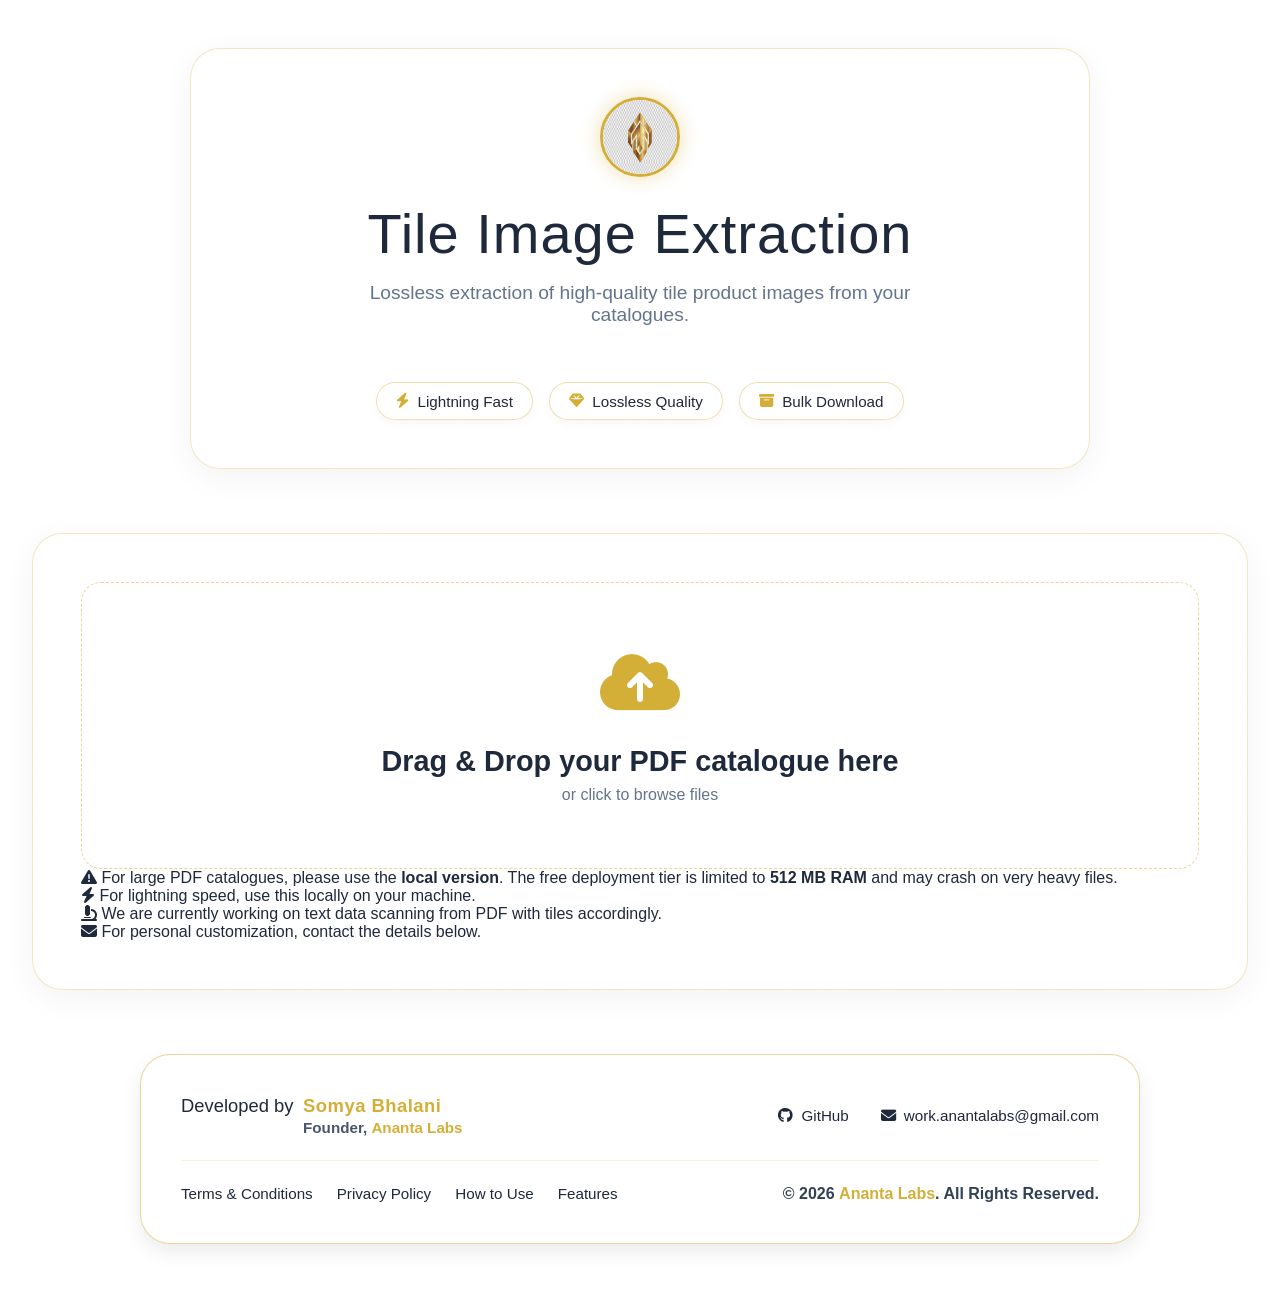
==== static/index.html @ 0751c24d "Branding: Integrated official Ananta Labs logo into header and favicon" ====
<!DOCTYPE html>
<html lang="en">
<head>
    <meta charset="UTF-8">
    <meta name="viewport" content="width=device-width, initial-scale=1.0">
    <title>Professional Tile Image Extractor | Lossless PDF Extraction by Ananta Labs</title>
    <link rel="icon" type="image/png" href="logo.png">
    <meta name="description" content="Extract high-resolution, lossless tile images from PDF catalogues instantly. Powered by AI for smart product matching. The ultimate tool for tile manufacturers and retailers by Ananta Labs.">
    <meta name="keywords" content="Tile Image Extraction, PDF Tile Extractor, Ceramic Tile Catalogue Tool, Lossless Image Extraction, AI Tile Product Recognition, Ananta Labs, Tile Spec Extraction, Batch PDF Image Exporter, Professional Tile Catalog Scanner">
    <meta name="author" content="Somya Bhalani, Ananta Labs">
    
    <!-- Open Graph / Facebook -->
    <meta property="og:type" content="website">
    <meta property="og:url" content="https://github.com/somyabhalani/tile-extractor">
    <meta property="og:title" content="Professional Tile Image Extractor | Ananta Labs">
    <meta property="og:description" content="Lossless extraction of high-quality tile product images from your catalogues. AI-powered matching and batch processing.">
    <meta property="og:image" content="https://raw.githubusercontent.com/somyabhalani/tile-extractor/main/static/preview.jpg">

    <!-- Twitter -->
    <meta property="twitter:card" content="summary_large_image">
    <meta property="twitter:url" content="https://github.com/somyabhalani/tile-extractor">
    <meta property="twitter:title" content="Professional Tile Image Extractor | Ananta Labs">
    <meta property="twitter:description" content="Extract high-resolution, lossless tile images from PDF catalogues instantly.">
    <meta property="twitter:image" content="https://raw.githubusercontent.com/somyabhalani/tile-extractor/main/static/preview.jpg">

    <link rel="stylesheet" href="style.css?v=3">
    <link rel="stylesheet" href="https://cdnjs.cloudflare.com/ajax/libs/font-awesome/6.4.0/css/all.min.css">
    <style>
        .header-logo { width: 80px; height: 80px; margin-bottom: 1.5rem; border-radius: 50%; border: 3px solid var(--primary); box-shadow: 0 0 20px rgba(212, 175, 55, 0.4); transition: transform 0.5s cubic-bezier(0.175, 0.885, 0.32, 1.275); }
        .header-logo:hover { transform: scale(1.1) rotate(5deg); }
        .header-glass { display: flex; flex-direction: column; align-items: center; text-align: center; }
        .site-footer {
            text-align: center;
            padding: 2.5rem;
            margin: 4rem auto 0;
            max-width: 1000px;
            width: 95%;
            background: rgba(255, 255, 255, 0.85);
            backdrop-filter: blur(20px);
            border: 1px solid rgba(212, 175, 55, 0.5);
            border-radius: 30px;
            display: flex;
            flex-direction: column;
            gap: 1.5rem;
        }
        .footer-top {
            display: flex;
            justify-content: space-between;
            align-items: center;
            border-bottom: 1px solid rgba(212, 175, 55, 0.2);
            padding-bottom: 1.5rem;
            flex-wrap: wrap;
            gap: 1rem;
        }
        .footer-credit-wrap { display: flex; align-items: flex-start; gap: 0.6rem; text-align: left; }
        .credit-prefix { font-size: 1.15rem; color: #1e293b; font-weight: 500; margin-top: 0; }
        .footer-name-stack { display: flex; flex-direction: column; gap: 0.1rem; }
        .footer-main { font-size: 1.15rem; color: #1e293b; font-weight: 500; margin: 0; }
        .footer-main strong { color: var(--primary); font-weight: 800; }
        .footer-sub { font-size: 0.95rem; color: #475569; font-weight: 600; margin: 0; }
        .footer-links { display: flex; gap: 2rem; }
        .footer-links a { color: var(--text-color); text-decoration: none; font-weight: 500; display: inline-flex; align-items: center; gap: 0.5rem; }
        .footer-links a:hover { color: var(--primary); }
        .footer-bottom { display: flex; justify-content: space-between; align-items: center; flex-wrap: wrap; gap: 1.5rem; }
        .legal-links { display: flex; gap: 1.5rem; flex-wrap: wrap; }
        .legal-links a { color: #1e293b; text-decoration: none; font-size: 0.95rem; font-weight: 500; }
        .legal-links a:hover { color: var(--primary); }
        .footer-rights { font-size: 1rem; color: #334155; font-weight: 600; margin: 0; }
        .badge-link { color: #059669 !important; font-weight: 600; }
        .brand-gold { color: var(--primary); font-weight: 700; }
        @media (max-width: 768px) {
            .footer-credit-wrap { justify-content: center; text-align: center; flex-direction: column; align-items: center; }
            .footer-top, .footer-bottom { flex-direction: column; text-align: center; }
            .footer-links, .legal-links { justify-content: center; }
        }
    </style>
</head>
<body>
    <div class="marble-background"></div>

    <div class="container">
        <header class="glass-panel header-glass">
            <img src="logo.png" alt="Ananta Labs Logo" class="header-logo">
            <h1>Tile Image Extraction</h1>
            <p class="subtitle">Lossless extraction of high-quality tile product images from your catalogues.</p>
            <div class="benefits-row">
                <span class="benefit-badge"><i class="fa-solid fa-bolt"></i> Lightning Fast</span>
                <span class="benefit-badge"><i class="fa-solid fa-gem"></i> Lossless Quality</span>
                <span class="benefit-badge"><i class="fa-solid fa-box-archive"></i> Bulk Download</span>
            </div>
        </header>

        <main>
            <section id="upload-section" class="glass-panel">
                <div id="drop-zone" class="drop-zone">
                    <div class="icon-container">
                        <i class="fa-solid fa-cloud-arrow-up"></i>
                    </div>
                    <h2>Drag & Drop your PDF catalogue here</h2>
                    <p>or click to browse files</p>
                    <input type="file" id="file-input" accept="application/pdf" hidden>
                </div>
                <div class="upload-notes">
                    <p class="note-highlight"><i class="fa-solid fa-triangle-exclamation"></i> For large PDF catalogues, please use the <b>local version</b>. The free deployment tier is limited to <b>512 MB RAM</b> and may crash on very heavy files.</p>
                    <p><i class="fa-solid fa-bolt"></i> For lightning speed, use this locally on your machine.</p>
                    <p><i class="fa-solid fa-microscope"></i> We are currently working on text data scanning from PDF with tiles accordingly.</p>
                    <p><i class="fa-solid fa-envelope"></i> For personal customization, contact the details below.</p>
                </div>
            </section>

            <section id="loading-section" class="glass-panel hidden">
                <div class="progress-container">
                    <div class="progress-bar">
                        <div class="progress-fill" id="progress-fill"></div>
                    </div>
                    <div class="progress-text" id="progress-text">0%</div>
                </div>
                <h2 id="loading-status">Extracting Tiles...</h2>
                <p>Please wait while we process your high-resolution catalogue.</p>
            </section>

            <section id="results-section" class="hidden">
                <div class="results-header">
                    <h2>Extracted Tiles</h2>
                    <div class="stats" id="results-stats">
                        <span class="stat-badge"><i class="fa-solid fa-image"></i> <span id="stat-count">0</span> tiles</span>

                        <a id="download-all-btn" href="#" class="btn-secondary" style="display: none;">
                            <i class="fa-solid fa-file-zipper"></i> Download All
                        </a>
                    </div>
                </div>
                
                <div class="gallery-container" id="gallery">
                    <!-- Page groups will be injected here -->
                </div>
            </section>
        </main>

        <footer class="site-footer">
            <div class="footer-top">
                <div class="footer-credit-wrap">
                    <span class="credit-prefix">Developed by</span>
                    <div class="footer-name-stack">
                        <p class="footer-main"><strong>Somya Bhalani</strong></p>
                        <p class="footer-sub">Founder, <span class="brand-gold">Ananta Labs</span></p>
                    </div>
                </div>
                <div class="footer-links">
                    <a href="https://github.com/somyabhalani/tile-extractor" target="_blank"><i class="fa-brands fa-github"></i> GitHub</a>
                    <a href="https://mail.google.com/mail/?view=cm&fs=1&to=work.anantalabs@gmail.com" target="_blank"><i class="fa-solid fa-envelope"></i> work.anantalabs@gmail.com</a>
                </div>
            </div>
            <div class="footer-bottom">
                <div class="legal-links">
                    <a href="terms.html">Terms & Conditions</a>
                    <a href="privacy.html">Privacy Policy</a>
                    <a href="guide.html">How to Use</a>
                    <a href="guide.html#features">Features</a>
                </div>
                <p class="footer-rights">&copy; 2026 <span class="brand-gold">Ananta Labs</span>. All Rights Reserved.</p>
            </div>
        </footer>
    </div>

    <!-- Lightbox Modal -->
    <div id="lightbox" class="lightbox">
        <span class="close-btn">&times;</span>
        <div class="lightbox-content">
            <img id="lightbox-img" src="" alt="Expanded View">
            <div class="lightbox-info glass-panel">
                <h3 id="lb-filename">filename.png</h3>
                <div class="info-grid">
                    <div class="info-item">
                        <span class="label">Dimensions</span>
                        <span class="value" id="lb-dims">1000x1000</span>
                    </div>
                    <div class="info-item">
                        <span class="label">Size</span>
                        <span class="value" id="lb-size">500 KB</span>
                    </div>
                    <div class="info-item">
                        <span class="label">Format</span>
                        <span class="value" id="lb-format">PNG</span>
                    </div>
                    <div class="info-item">
                        <span class="label">Page</span>
                        <span class="value" id="lb-page">1</span>
                    </div>
                    <div class="info-item">
                        <span class="label">File Path</span>
                        <span class="value" id="lb-filepath" style="word-break: break-all; font-size: 0.8rem; opacity: 0.8;"></span>
                    </div>
                </div>
                <a id="lb-download" href="#" download class="btn-primary">
                    <i class="fa-solid fa-download"></i> Download Full Size
                </a>
            </div>
        </div>
    </div>

    <!-- Page Text Modal -->
    <div id="text-modal" class="lightbox">
        <span class="close-btn" id="close-text-modal">&times;</span>
        <div class="text-modal-container glass-panel">
            <h2 id="text-modal-title">Page Text Info</h2>
            <div id="text-modal-scroll-area">
                <div id="text-modal-content"></div>
            </div>
        </div>
    </div>

    <script src="script.js?v=6"></script>
</body>
</html>
---- static/style.css ----
:root {
    --bg-color: transparent;
    --text-color: #1e293b;
    --text-muted: #64748b;
    --primary: #d4af37;
    --primary-hover: #b49126;
    --glass-bg: rgba(255, 255, 255, 0.6);
    --glass-border: rgba(212, 175, 55, 0.4);
    --card-bg: rgba(255, 255, 255, 0.8);
}

* {
    margin: 0;
    padding: 0;
    box-sizing: border-box;
}

body {
    font-family: -apple-system, BlinkMacSystemFont, "SF Pro Display", "Segoe UI", Roboto, Helvetica, Arial, sans-serif, "Apple Color Emoji", "Segoe UI Emoji", "Segoe UI Symbol";
    background-color: var(--bg-color);
    color: var(--text-color);
    min-height: 100vh;
    overflow-x: hidden;
    position: relative;
    -webkit-font-smoothing: antialiased;
}

.marble-background {
    position: fixed;
    top: -5%;
    left: -5%;
    width: 110vw;
    height: 110vh;
    z-index: -1;
    background-image: url('marble-bg.png');
    background-size: cover;
    background-position: center;
    animation: panMarble 40s ease-in-out infinite alternate;
    opacity: 0.9;
}

@keyframes panMarble {
    0% { transform: translate(0, 0) scale(1); }
    100% { transform: translate(-2%, -2%) scale(1.1); }
}

/* Layout */
.container {
    max-width: 1400px;
    margin: 0 auto;
    padding: 3rem 2rem;
}

.header-glass {
    text-align: center;
    margin-bottom: 4rem;
    padding: 2.5rem 3rem;
    max-width: 900px;
    margin-left: auto;
    margin-right: auto;
}

header h1 {
    font-size: 3.5rem;
    font-weight: 300;
    letter-spacing: 1px;
    margin-bottom: 1rem;
    color: var(--text-color);
}

header h1 span {
    color: var(--primary);
    -webkit-background-clip: initial;
    -webkit-text-fill-color: initial;
    background: none;
}

header p.subtitle {
    font-size: 1.2rem;
    color: var(--text-muted);
    max-width: 600px;
    margin: 0 auto 2rem auto;
}

.benefits-row {
    display: flex;
    flex-wrap: wrap;
    justify-content: center;
    gap: 1rem;
    margin-top: 1.5rem;
}

.benefit-badge {
    background: rgba(255, 255, 255, 0.5);
    border: 1px solid rgba(212, 175, 55, 0.4);
    padding: 0.6rem 1.2rem;
    border-radius: 50px;
    font-size: 0.95rem;
    font-weight: 500;
    color: var(--text-color);
    display: flex;
    align-items: center;
    gap: 0.5rem;
    box-shadow: 0 4px 10px rgba(0, 0, 0, 0.03);
    transition: all 0.3s ease;
}

.benefit-badge:hover {
    background: rgba(255, 255, 255, 0.9);
    border-color: rgba(212, 175, 55, 0.8);
    transform: translateY(-2px);
    box-shadow: 0 6px 15px rgba(212, 175, 55, 0.15);
}

.benefit-badge i {
    color: var(--primary);
}

/* Glassmorphism Panel (Liquid Glass) */
.glass-panel {
    background: linear-gradient(135deg, rgba(255, 255, 255, 0.8), rgba(255, 255, 255, 0.4));
    backdrop-filter: blur(30px);
    -webkit-backdrop-filter: blur(30px);
    border: 1px solid rgba(212, 175, 55, 0.3);
    box-shadow: 0 8px 32px 0 rgba(0, 0, 0, 0.05), inset 0 0 20px rgba(255, 255, 255, 0.8);
    border-radius: 30px;
    padding: 3rem;
    transition: all 0.3s ease;
}

/* Upload Section */
.drop-zone {
    border: 1px dashed rgba(212, 175, 55, 0.5);
    border-radius: 20px;
    padding: 4rem 2rem;
    text-align: center;
    cursor: pointer;
    transition: all 0.5s ease;
    position: relative;
    overflow: hidden;
    background: rgba(255, 255, 255, 0.3);
}

.drop-zone:hover, .drop-zone.dragover {
    border-color: rgba(212, 175, 55, 1);
    background: rgba(255, 255, 255, 0.6);
    transform: translateY(-2px);
    box-shadow: 0 10px 30px -10px rgba(212, 175, 55, 0.2);
}

.drop-zone .icon-container {
    font-size: 4rem;
    color: var(--primary);
    margin-bottom: 1.5rem;
    transition: transform 0.4s ease;
}

.drop-zone:hover .icon-container {
    transform: scale(1.1) translateY(-10px);
}

.drop-zone h2 {
    font-size: 1.8rem;
    margin-bottom: 0.5rem;
    font-weight: 600;
}

.drop-zone p {
    color: var(--text-muted);
}

/* Loading Section */
#loading-section {
    text-align: center;
    padding: 5rem 2rem;
}

.progress-container {
    max-width: 400px;
    margin: 0 auto 2rem auto;
}

.progress-bar {
    width: 100%;
    height: 12px;
    background: rgba(212, 175, 55, 0.1);
    border-radius: 20px;
    overflow: hidden;
    border: 1px solid rgba(212, 175, 55, 0.2);
    margin-bottom: 0.8rem;
}

.progress-fill {
    height: 100%;
    width: 0%;
    background: linear-gradient(90deg, var(--primary), #eab308);
    border-radius: 20px;
    transition: width 0.3s ease;
}

.progress-text {
    font-size: 1.2rem;
    font-weight: 600;
    color: var(--primary);
}

/* Results Section */
.results-header {
    display: flex;
    justify-content: space-between;
    align-items: center;
    margin-bottom: 2rem;
    padding-bottom: 1rem;
    border-bottom: 1px solid var(--glass-border);
}

.results-header h2 {
    font-size: 2rem;
    font-weight: 600;
}

.stat-badge {
    background: rgba(255, 255, 255, 0.8);
    backdrop-filter: blur(10px);
    -webkit-backdrop-filter: blur(10px);
    color: var(--text-color);
    padding: 0.5rem 1.2rem;
    border-radius: 20px;
    font-size: 0.95rem;
    font-weight: 600;
    border: 1px solid rgba(212, 175, 55, 0.4);
    box-shadow: 0 4px 10px rgba(0,0,0,0.05);
}

/* Page Groups */
.page-group {
    margin-bottom: 3.5rem;
}

.page-label {
    font-size: 0.75rem;
    font-weight: 700;
    letter-spacing: 2px;
    text-transform: uppercase;
    color: var(--text-muted);
    margin-bottom: 1rem;
    padding-left: 4px;
}

/* Page group header with scan button */
.page-header {
    display: flex;
    align-items: center;
    justify-content: space-between;
    margin-bottom: 1.2rem;
}

.page-actions {
    display: flex;
    gap: 0.5rem;
    align-items: center;
}

.page-number {
    font-size: 0.85rem;
    font-weight: 700;
    letter-spacing: 2px;
    text-transform: uppercase;
    color: var(--text-muted);
}

.btn-scan-text, .btn-text-info, .btn-download-page {
    display: inline-flex;
    align-items: center;
    gap: 0.5rem;
    padding: 0.45rem 1rem;
    font-size: 0.85rem;
    font-weight: 600;
    border-radius: 20px;
    cursor: pointer;
    transition: all 0.3s ease;
    text-decoration: none;
}

.btn-scan-text {
    background: rgba(212, 175, 55, 0.1);
    color: var(--primary);
    border: 1px solid rgba(212, 175, 55, 0.4);
}

.btn-text-info {
    background: rgba(255, 255, 255, 0.1);
    color: var(--text-color);
    border: 1px solid rgba(255, 255, 255, 0.3);
}

.btn-download-page {
    background: rgba(76, 175, 80, 0.1);
    color: #4caf50;
    border: 1px solid rgba(76, 175, 80, 0.4);
}

.btn-scan-text:hover:not(:disabled), .btn-text-info:hover, .btn-download-page:hover {
    transform: translateY(-1px);
}

.btn-scan-text:hover:not(:disabled) {
    background: rgba(212, 175, 55, 0.25);
    border-color: var(--primary);
}

.btn-text-info:hover {
    background: rgba(255, 255, 255, 0.2);
    border-color: var(--text-color);
}

.btn-download-page:hover {
    background: rgba(76, 175, 80, 0.25);
    border-color: #4caf50;
}

.btn-scan-text:disabled {
    opacity: 0.7;
    cursor: not-allowed;
}

.btn-scan-done {
    background: rgba(34, 197, 94, 0.1) !important;
    color: #16a34a !important;
    border-color: rgba(34, 197, 94, 0.4) !important;
}

/* Tile text tag indicator */
.tile-text-tag {
    font-size: 0.72rem;
    color: #fcd34d;
    margin-top: 4px;
}

/* Split Layout */
.split-container {
    display: flex;
    gap: 2rem;
    align-items: flex-start;
}

.portion-card {
    background: rgba(255, 255, 255, 0.7);
    backdrop-filter: blur(20px);
    -webkit-backdrop-filter: blur(20px);
    border: 1px solid var(--glass-border);
    border-radius: 20px;
    padding: 1.5rem;
    box-shadow: 0 8px 32px rgba(0,0,0,0.05);
}

.images-portion {
    flex: 2.5; /* Larger area for images */
}

.data-portion {
    flex: 1; /* Smaller area for specs */
    position: sticky;
    top: 2rem;
}

.portion-title {
    font-size: 0.85rem;
    font-weight: 700;
    text-transform: uppercase;
    letter-spacing: 1.5px;
    color: var(--primary);
    margin-bottom: 1.5rem;
    padding-bottom: 0.5rem;
    border-bottom: 1px solid rgba(212, 175, 55, 0.2);
}

/* Data Table */
.data-table {
    display: flex;
    flex-direction: column;
    gap: 0.5rem;
}

.table-row {
    display: grid;
    grid-template-columns: 2.5fr 1fr 1.2fr;
    gap: 1rem;
    padding: 0.8rem;
    border-radius: 8px;
    font-size: 0.9rem;
    border-bottom: 1px solid rgba(0,0,0,0.03);
    transition: background 0.2s;
}

.table-row:not(.table-header):hover {
    background: rgba(212, 175, 55, 0.05);
}

.table-header {
    font-weight: 700;
    color: var(--text-color);
    border-bottom: 2px solid var(--primary);
    background: rgba(212, 175, 55, 0.08);
}

.col-name { 
    word-wrap: break-word;
}

@media (max-width: 1100px) {
    .split-container {
        flex-direction: column;
    }
    .data-portion {
        position: static;
        width: 100%;
    }
}

.meta-icon {
    font-size: 1rem;
}

.meta-label {
    color: var(--text-muted);
    font-size: 0.78rem;
    text-transform: uppercase;
    letter-spacing: 0.5px;
    font-weight: 600;
}

.meta-value {
    color: var(--text-color);
    font-weight: 600;
    font-size: 0.9rem;
}

/* Masonry Grid */
.masonry-grid {
    display: grid;
    grid-template-columns: repeat(auto-fill, minmax(280px, 1fr));
    gap: 2rem;
}

.tile-card {
    background: var(--card-bg);
    border-radius: 16px;
    overflow: hidden;
    position: relative;
    cursor: pointer;
    border: 1px solid var(--glass-border);
    transition: all 0.4s cubic-bezier(0.175, 0.885, 0.32, 1.275);
    opacity: 0;
    animation: fadeInUp 0.6s forwards;
    
    /* Force square medium cards */
    width: 100%;
    height: 280px; /* Explicit height instead of aspect-ratio */
    display: flex;
    align-items: center;
    justify-content: center;
    padding: 15px;
    background: rgba(255, 255, 255, 0.6);
    backdrop-filter: blur(10px);
}

@keyframes fadeInUp {
    to { opacity: 1; transform: translateY(0); }
}

.tile-card:hover {
    transform: translateY(-10px) scale(1.02);
    box-shadow: 0 20px 40px -10px rgba(0, 0, 0, 0.5);
    z-index: 10;
}

.tile-card img {
    max-width: 100%;
    max-height: 100%;
    width: auto;
    height: auto;
    object-fit: contain;
    display: block;
    transition: transform 0.7s ease;
}

.tile-card:hover img {
    transform: scale(1.05);
}

.tile-overlay {
    position: absolute;
    bottom: 0;
    left: 0;
    width: 100%;
    padding: 1.5rem 1rem 1rem;
    background: linear-gradient(to top, rgba(0,0,0,0.9), transparent);
    transform: translateY(20px);
    opacity: 0;
    transition: all 0.3s ease;
}

.tile-card:hover .tile-overlay {
    transform: translateY(0);
    opacity: 1;
}

.tile-overlay p {
    font-size: 0.85rem;
    color: #fff;
    margin: 0;
    font-weight: 500;
}

.tile-overlay .dim {
    color: #94a3b8;
    font-size: 0.75rem;
    margin-top: 4px;
}

/* Lightbox Modal */
.lightbox {
    position: fixed;
    top: 0;
    left: 0;
    width: 100%;
    height: 100%;
    background: rgba(255, 255, 255, 0.7);
    backdrop-filter: blur(20px);
    z-index: 1000;
    display: flex;
    justify-content: center;
    align-items: center;
    opacity: 0;
    pointer-events: none;
    transition: opacity 0.4s ease;
}

.lightbox.active {
    opacity: 1;
    pointer-events: auto;
}

.close-btn {
    position: absolute;
    top: 2rem;
    right: 3rem;
    font-size: 3rem;
    color: var(--text-color);
    cursor: pointer;
    transition: color 0.3s, transform 0.3s;
    z-index: 1001;
}

.close-btn:hover {
    color: var(--primary);
    transform: rotate(90deg);
}

.lightbox-content {
    display: flex;
    gap: 3rem;
    max-width: 90%;
    max-height: 90%;
    align-items: center;
    transform: scale(0.95);
    transition: transform 0.4s cubic-bezier(0.175, 0.885, 0.32, 1.275);
}

.lightbox.active .lightbox-content {
    transform: scale(1);
}

#lightbox-img {
    max-width: 60vw;
    max-height: 85vh;
    object-fit: contain;
    border-radius: 12px;
    box-shadow: 0 25px 50px -12px rgba(0, 0, 0, 0.5);
}

.lightbox-info {
    padding: 2.5rem;
    min-width: 350px;
}

.lightbox-info h3 {
    font-size: 1.5rem;
    margin-bottom: 2rem;
    word-break: break-all;
    line-height: 1.3;
}

.info-grid {
    display: grid;
    grid-template-columns: 1fr;
    gap: 1.5rem;
    margin-bottom: 2.5rem;
}

.info-item {
    display: flex;
    flex-direction: column;
    gap: 0.3rem;
    padding-bottom: 1rem;
    border-bottom: 1px solid rgba(212, 175, 55, 0.2);
}

.info-item .label {
    color: var(--text-muted);
    font-size: 0.85rem;
    text-transform: uppercase;
    letter-spacing: 1px;
}

.info-item .value {
    font-size: 1.2rem;
    font-weight: 500;
}

.btn-primary {
    display: inline-flex;
    align-items: center;
    justify-content: center;
    gap: 0.8rem;
    width: 100%;
    padding: 1rem;
    background: var(--primary);
    color: #fff;
    text-decoration: none;
    border-radius: 12px;
    font-weight: 600;
    transition: background 0.3s, transform 0.2s, box-shadow 0.2s;
    border: none;
    cursor: pointer;
}

.btn-primary:hover {
    background: var(--primary-hover);
    transform: translateY(-2px);
    box-shadow: 0 8px 20px rgba(212, 175, 55, 0.3);
}

.btn-secondary {
    display: inline-flex;
    align-items: center;
    justify-content: center;
    gap: 0.5rem;
    padding: 0.5rem 1.2rem;
    background: rgba(255, 255, 255, 0.8);
    backdrop-filter: blur(10px);
    -webkit-backdrop-filter: blur(10px);
    color: var(--text-color);
    text-decoration: none;
    border-radius: 20px;
    font-weight: 500;
    font-size: 0.95rem;
    border: 1px solid rgba(212, 175, 55, 0.4);
    box-shadow: 0 4px 10px rgba(0,0,0,0.05);
    transition: all 0.3s ease;
    margin-left: 1rem;
}

.btn-secondary:hover {
    background: rgba(255, 255, 255, 1);
    border-color: rgba(212, 175, 55, 1);
    transform: translateY(-2px);
    box-shadow: 0 6px 15px rgba(212, 175, 55, 0.2);
}

.hidden {
    display: none !important;
}

/* Responsive */
@media (max-width: 900px) {
    .lightbox-content {
        flex-direction: column;
        overflow-y: auto;
        padding-top: 4rem;
        gap: 1.5rem;
    }
    
    #lightbox-img {
        max-width: 100%;
        max-height: 50vh;
    }
    
    .close-btn {
        top: 1rem;
        right: 1.5rem;
    }
}

/* Footer */
.site-footer {
    text-align: center;
    padding: 1.5rem 2.5rem;
    margin: 4rem auto 0;
    max-width: fit-content;
    color: var(--text-color);
    background: rgba(255, 255, 255, 0.85);
    backdrop-filter: blur(20px);
    -webkit-backdrop-filter: blur(20px);
    border: 1px solid rgba(212, 175, 55, 0.5);
    border-radius: 30px;
    box-shadow: 0 8px 20px rgba(0, 0, 0, 0.08);
    display: flex;
    flex-direction: column;
    gap: 0.8rem;
}

.footer-main {
    font-size: 1.1rem;
    font-weight: 600;
    letter-spacing: 0.5px;
    margin: 0;
}

.footer-links {
    display: flex;
    gap: 1.5rem;
    justify-content: center;
}

.footer-links a {
    color: var(--primary);
    text-decoration: none;
    font-weight: 500;
    font-size: 0.95rem;
    transition: color 0.3s;
    display: inline-flex;
    align-items: center;
    gap: 0.4rem;
}

.footer-links a:hover {
    color: var(--primary-hover);
}

.footer-rights {
    font-size: 0.8rem;
    color: var(--text-muted);
    margin: 0;
}

/* Mobile Responsive Adjustments */
@media (max-width: 768px) {
    .container {
        padding: 1.5rem 1rem;
    }

    .header-glass {
        padding: 1.5rem;
        margin-bottom: 2rem;
    }

    header h1 {
        font-size: 2.2rem;
    }

    header p.subtitle {
        font-size: 1rem;
        margin-bottom: 1.5rem;
    }

    .benefit-badge {
        font-size: 0.85rem;
        padding: 0.5rem 0.8rem;
    }

    .glass-panel {
        padding: 1.5rem;
    }

    .drop-zone {
        padding: 2rem 1rem;
    }

    .results-header {
        flex-direction: column;
        align-items: flex-start;
        gap: 1rem;
    }

    .btn-secondary {
        margin-left: 0;
        margin-top: 0.5rem;
    }

    .masonry-grid {
        grid-template-columns: repeat(auto-fill, minmax(150px, 1fr));
        gap: 10px;
    }

    .lightbox-info {
        min-width: auto;
        width: 100%;
        padding: 1.5rem;
    }

    .site-footer {
        padding: 1.5rem;
        width: 90%;
        max-width: none;
    }

    .footer-links {
        flex-direction: column;
        gap: 0.8rem;
    }
}

.timer-display {
    margin: 1.5rem 0;
    font-size: 1.1rem;
    color: var(--primary);
    font-weight: 600;
}

#timer-text {
    font-family: 'Outfit', sans-serif;
    background: rgba(212, 175, 55, 0.1);
    padding: 2px 8px;
    border-radius: 4px;
}
/* Page Text Modal Styling */
.text-modal-container {
    max-width: 800px;
    width: 95%;
    max-height: 85vh;
    display: flex;
    flex-direction: column;
    padding: 2.5rem !important;
    background: rgba(255, 255, 255, 0.95) !important;
    backdrop-filter: blur(40px) !important;
    box-shadow: 0 30px 60px -12px rgba(0, 0, 0, 0.25) !important;
    animation: modalSlideUp 0.4s cubic-bezier(0.175, 0.885, 0.32, 1.275);
}

@keyframes modalSlideUp {
    from { opacity: 0; transform: translateY(30px); }
    to { opacity: 1; transform: translateY(0); }
}

#text-modal-title {
    font-size: 1.8rem;
    color: var(--primary);
    margin-bottom: 1.5rem;
    padding-bottom: 1rem;
    border-bottom: 1px solid var(--glass-border);
    flex-shrink: 0;
}

#text-modal-scroll-area {
    overflow-y: auto;
    padding-right: 1rem;
    flex-grow: 1;
}

#text-modal-content {
    white-space: pre-wrap;
    line-height: 1.6;
    color: var(--text-color);
    font-size: 1rem;
}

/* Custom Scrollbar for Modal */
#text-modal-scroll-area::-webkit-scrollbar {
    width: 8px;
}

#text-modal-scroll-area::-webkit-scrollbar-track {
    background: rgba(0, 0, 0, 0.05);
    border-radius: 10px;
}

#text-modal-scroll-area::-webkit-scrollbar-thumb {
    background: var(--primary);
    border-radius: 10px;
}

#text-modal-scroll-area::-webkit-scrollbar-thumb:hover {
    background: var(--primary-hover);
}

@media (max-width: 600px) {
    .text-modal-container {
        padding: 1.5rem !important;
    }
    #text-modal-title {
        font-size: 1.4rem;
    }
}
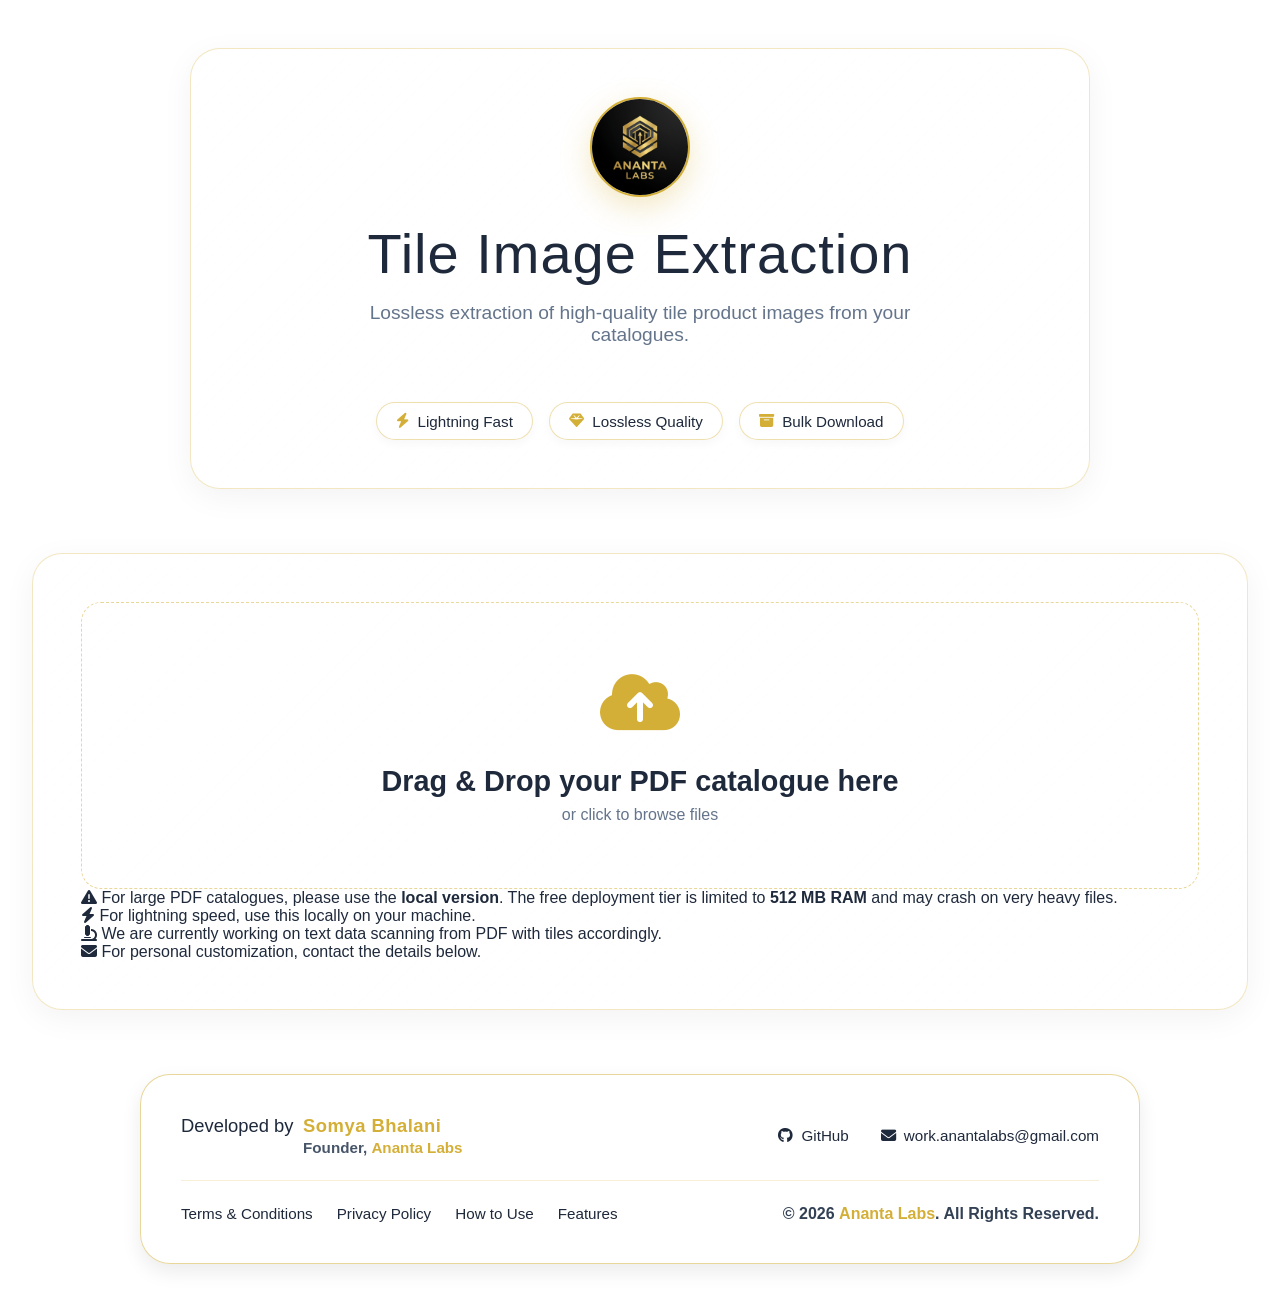
==== commit a178377c: "Branding: Replaced logo with high-end AI-generated professional emblem" ====
--- a/static/index.html
+++ b/static/index.html
@@ -26,7 +26,17 @@
     <link rel="stylesheet" href="style.css?v=3">
     <link rel="stylesheet" href="https://cdnjs.cloudflare.com/ajax/libs/font-awesome/6.4.0/css/all.min.css">
     <style>
-        .header-logo { width: 80px; height: 80px; margin-bottom: 1.5rem; border-radius: 50%; border: 3px solid var(--primary); box-shadow: 0 0 20px rgba(212, 175, 55, 0.4); transition: transform 0.5s cubic-bezier(0.175, 0.885, 0.32, 1.275); }
+        .header-logo { 
+            width: 100px; 
+            height: 100px; 
+            margin-bottom: 1.5rem; 
+            border-radius: 50%; 
+            border: 2px solid var(--primary); 
+            box-shadow: 0 10px 30px rgba(212, 175, 55, 0.3); 
+            transition: all 0.6s cubic-bezier(0.175, 0.885, 0.32, 1.275);
+            object-fit: cover;
+            background: #000; /* Match logo background */
+        }
         .header-logo:hover { transform: scale(1.1) rotate(5deg); }
         .header-glass { display: flex; flex-direction: column; align-items: center; text-align: center; }
         .site-footer {
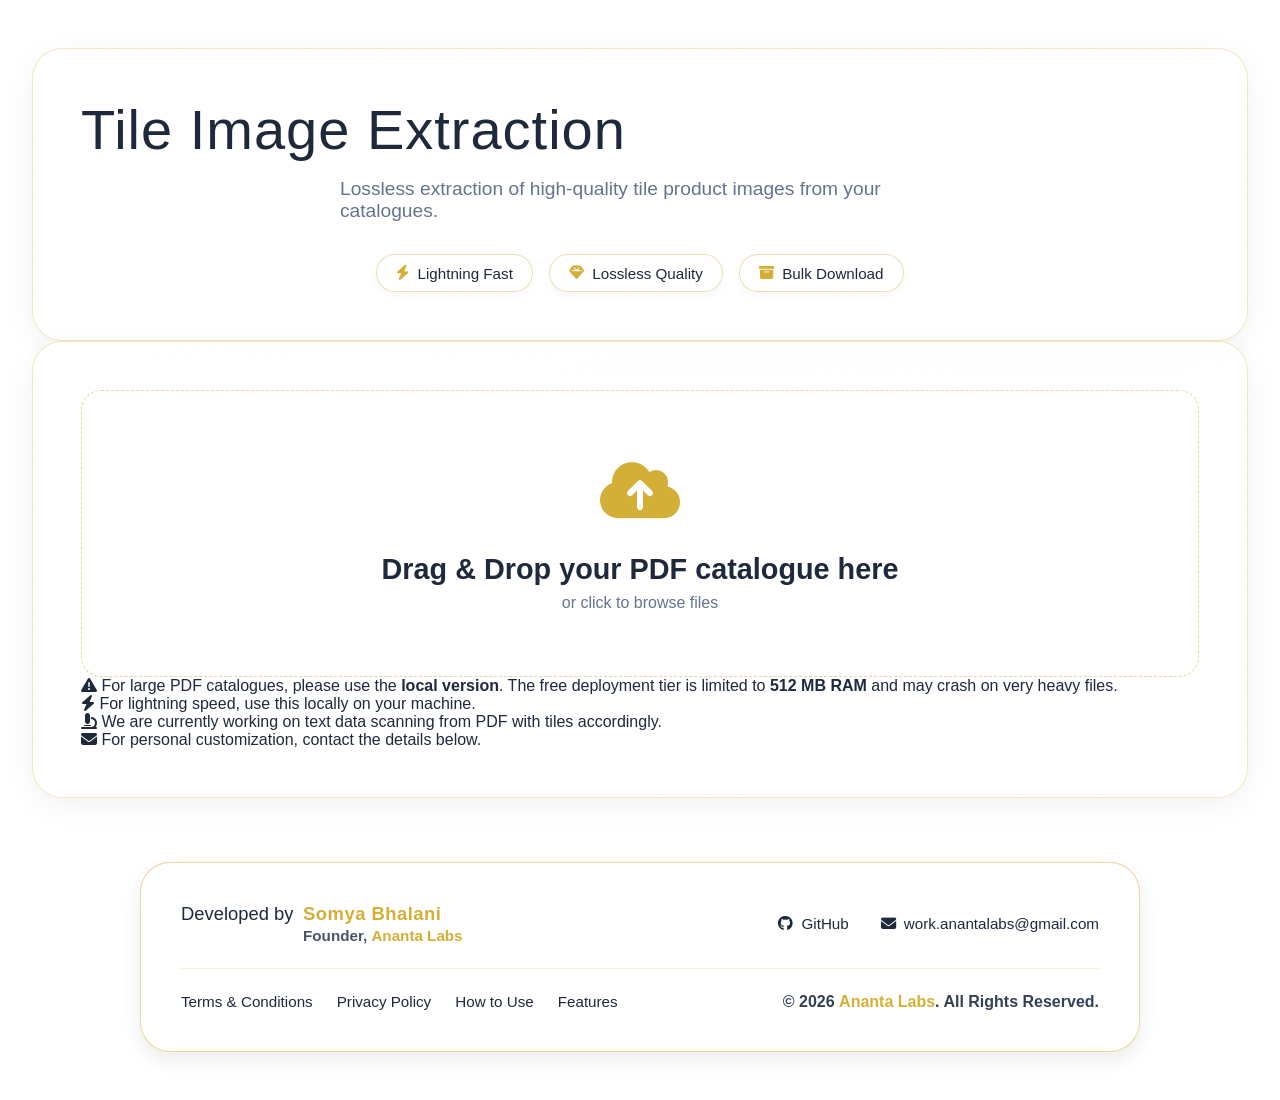
==== commit 3ddf79b5: "Cleanup: Removed temporary logo and reverted to text-only header" ====
--- a/static/index.html
+++ b/static/index.html
@@ -4,7 +4,6 @@
     <meta charset="UTF-8">
     <meta name="viewport" content="width=device-width, initial-scale=1.0">
     <title>Professional Tile Image Extractor | Lossless PDF Extraction by Ananta Labs</title>
-    <link rel="icon" type="image/png" href="logo.png">
     <meta name="description" content="Extract high-resolution, lossless tile images from PDF catalogues instantly. Powered by AI for smart product matching. The ultimate tool for tile manufacturers and retailers by Ananta Labs.">
     <meta name="keywords" content="Tile Image Extraction, PDF Tile Extractor, Ceramic Tile Catalogue Tool, Lossless Image Extraction, AI Tile Product Recognition, Ananta Labs, Tile Spec Extraction, Batch PDF Image Exporter, Professional Tile Catalog Scanner">
     <meta name="author" content="Somya Bhalani, Ananta Labs">
@@ -26,19 +25,6 @@
     <link rel="stylesheet" href="style.css?v=3">
     <link rel="stylesheet" href="https://cdnjs.cloudflare.com/ajax/libs/font-awesome/6.4.0/css/all.min.css">
     <style>
-        .header-logo { 
-            width: 100px; 
-            height: 100px; 
-            margin-bottom: 1.5rem; 
-            border-radius: 50%; 
-            border: 2px solid var(--primary); 
-            box-shadow: 0 10px 30px rgba(212, 175, 55, 0.3); 
-            transition: all 0.6s cubic-bezier(0.175, 0.885, 0.32, 1.275);
-            object-fit: cover;
-            background: #000; /* Match logo background */
-        }
-        .header-logo:hover { transform: scale(1.1) rotate(5deg); }
-        .header-glass { display: flex; flex-direction: column; align-items: center; text-align: center; }
         .site-footer {
             text-align: center;
             padding: 2.5rem;
@@ -89,8 +75,7 @@
     <div class="marble-background"></div>
 
     <div class="container">
-        <header class="glass-panel header-glass">
-            <img src="logo.png" alt="Ananta Labs Logo" class="header-logo">
+        <header class="glass-panel">
             <h1>Tile Image Extraction</h1>
             <p class="subtitle">Lossless extraction of high-quality tile product images from your catalogues.</p>
             <div class="benefits-row">
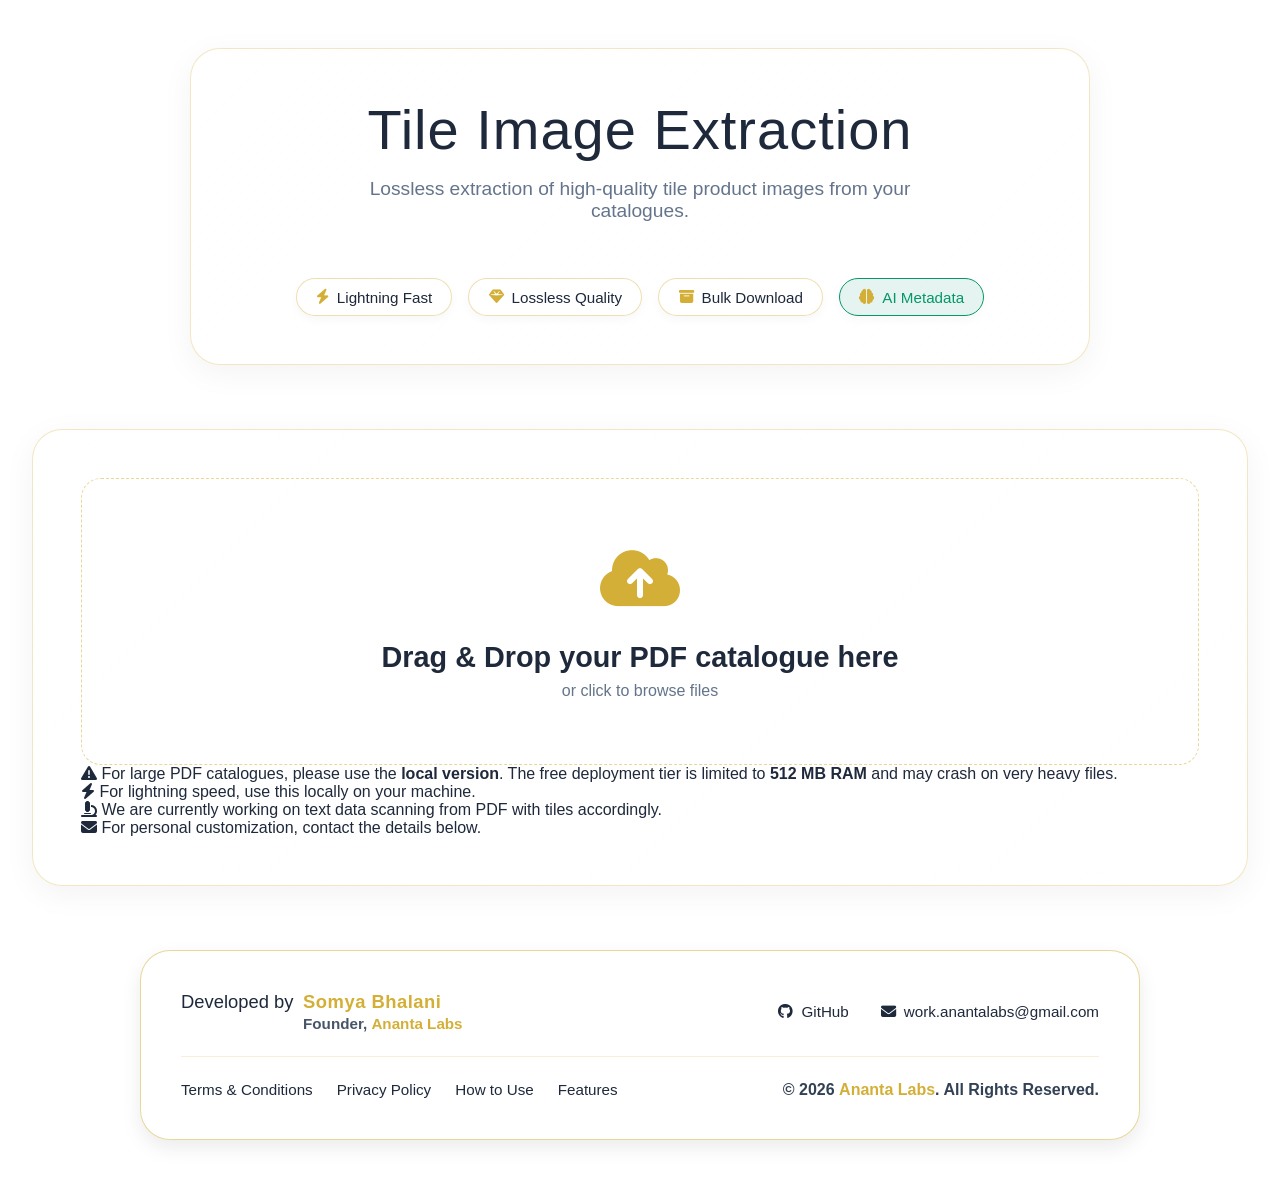
==== commit 3da192de: "UI: Restored centered header alignment and added AI Metadata badge" ====
--- a/static/index.html
+++ b/static/index.html
@@ -25,6 +25,8 @@
     <link rel="stylesheet" href="style.css?v=3">
     <link rel="stylesheet" href="https://cdnjs.cloudflare.com/ajax/libs/font-awesome/6.4.0/css/all.min.css">
     <style>
+        .header-glass { display: flex; flex-direction: column; align-items: center; text-align: center; }
+        .ai-highlight { background: rgba(5, 150, 105, 0.1) !important; border-color: #059669 !important; color: #059669 !important; }
         .site-footer {
             text-align: center;
             padding: 2.5rem;
@@ -75,13 +77,14 @@
     <div class="marble-background"></div>
 
     <div class="container">
-        <header class="glass-panel">
+        <header class="glass-panel header-glass">
             <h1>Tile Image Extraction</h1>
             <p class="subtitle">Lossless extraction of high-quality tile product images from your catalogues.</p>
             <div class="benefits-row">
                 <span class="benefit-badge"><i class="fa-solid fa-bolt"></i> Lightning Fast</span>
                 <span class="benefit-badge"><i class="fa-solid fa-gem"></i> Lossless Quality</span>
                 <span class="benefit-badge"><i class="fa-solid fa-box-archive"></i> Bulk Download</span>
+                <span class="benefit-badge ai-highlight"><i class="fa-solid fa-brain"></i> AI Metadata</span>
             </div>
         </header>
 
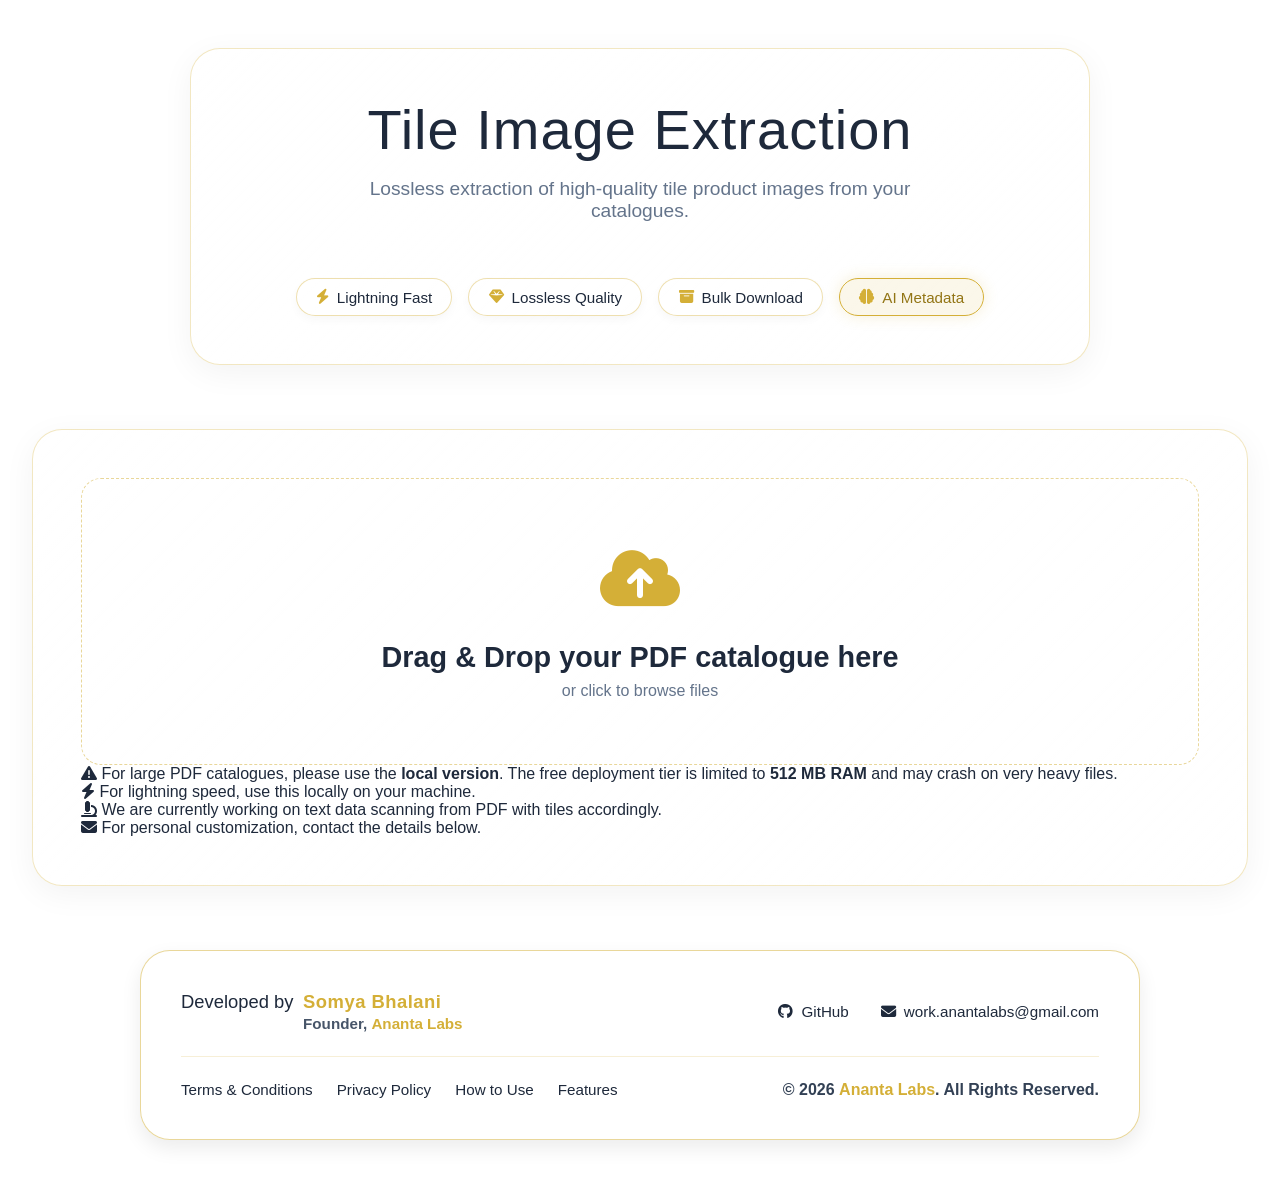
==== commit 55a5f3c5: "UI: Re-styled AI Metadata badge with gold highlight to match brand" ====
--- a/static/index.html
+++ b/static/index.html
@@ -26,7 +26,7 @@
     <link rel="stylesheet" href="https://cdnjs.cloudflare.com/ajax/libs/font-awesome/6.4.0/css/all.min.css">
     <style>
         .header-glass { display: flex; flex-direction: column; align-items: center; text-align: center; }
-        .ai-highlight { background: rgba(5, 150, 105, 0.1) !important; border-color: #059669 !important; color: #059669 !important; }
+        .ai-highlight { background: rgba(212, 175, 55, 0.1) !important; border-color: var(--primary) !important; color: #927515 !important; box-shadow: 0 0 15px rgba(212, 175, 55, 0.2); }
         .site-footer {
             text-align: center;
             padding: 2.5rem;
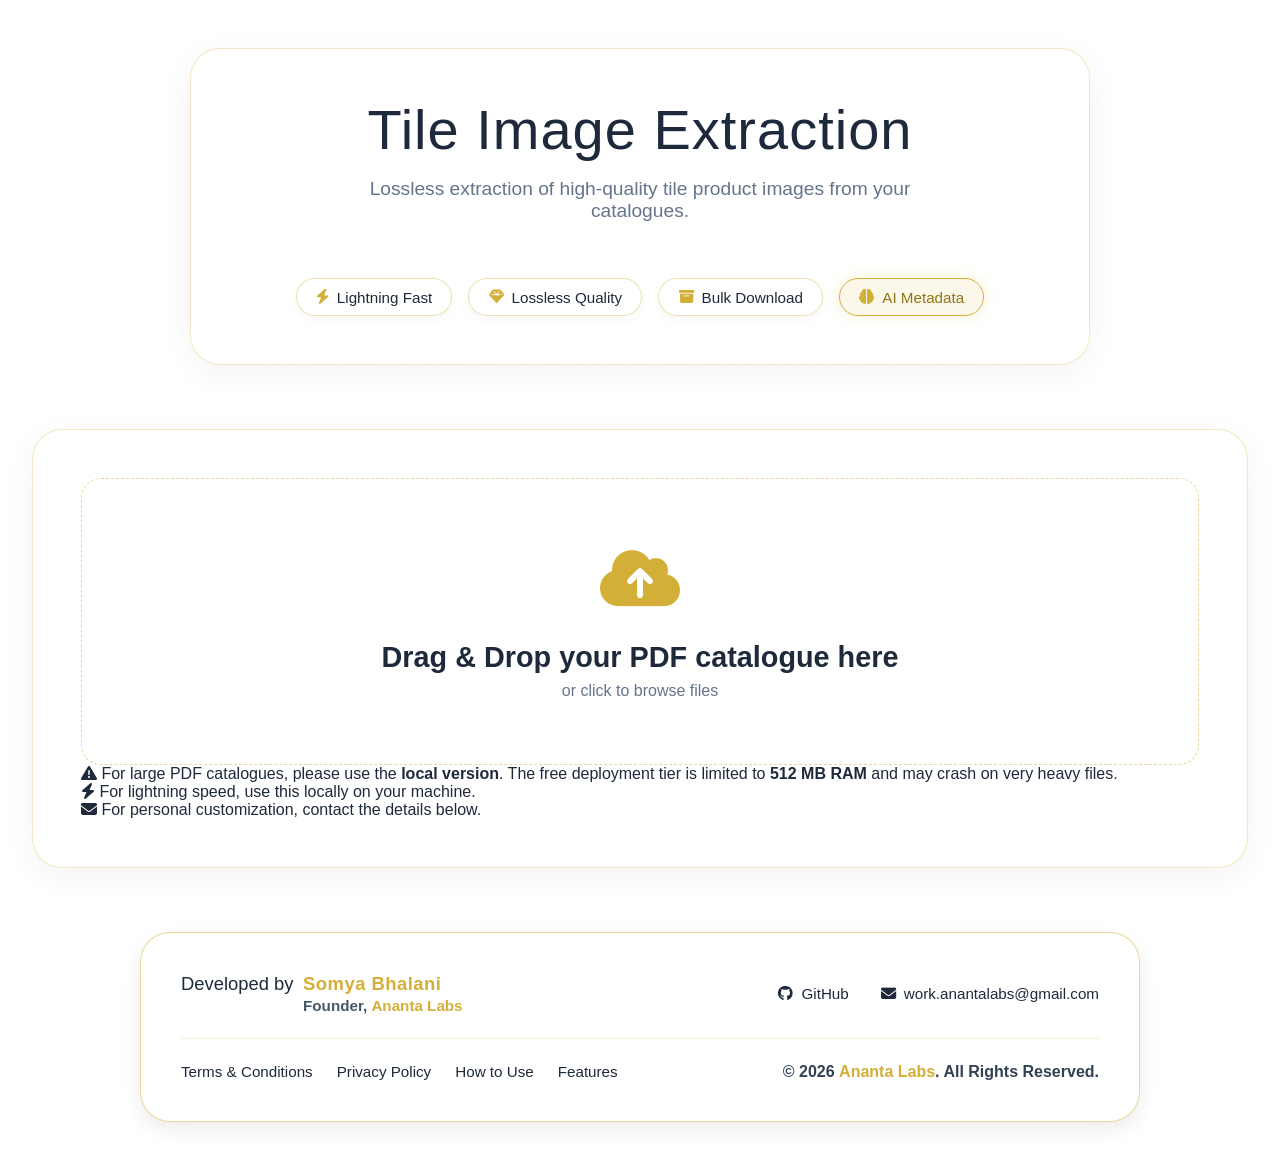
==== commit 4509a74d: "UI: Removed 'work in progress' text for scanning feature" ====
--- a/static/index.html
+++ b/static/index.html
@@ -101,7 +101,6 @@
                 <div class="upload-notes">
                     <p class="note-highlight"><i class="fa-solid fa-triangle-exclamation"></i> For large PDF catalogues, please use the <b>local version</b>. The free deployment tier is limited to <b>512 MB RAM</b> and may crash on very heavy files.</p>
                     <p><i class="fa-solid fa-bolt"></i> For lightning speed, use this locally on your machine.</p>
-                    <p><i class="fa-solid fa-microscope"></i> We are currently working on text data scanning from PDF with tiles accordingly.</p>
                     <p><i class="fa-solid fa-envelope"></i> For personal customization, contact the details below.</p>
                 </div>
             </section>
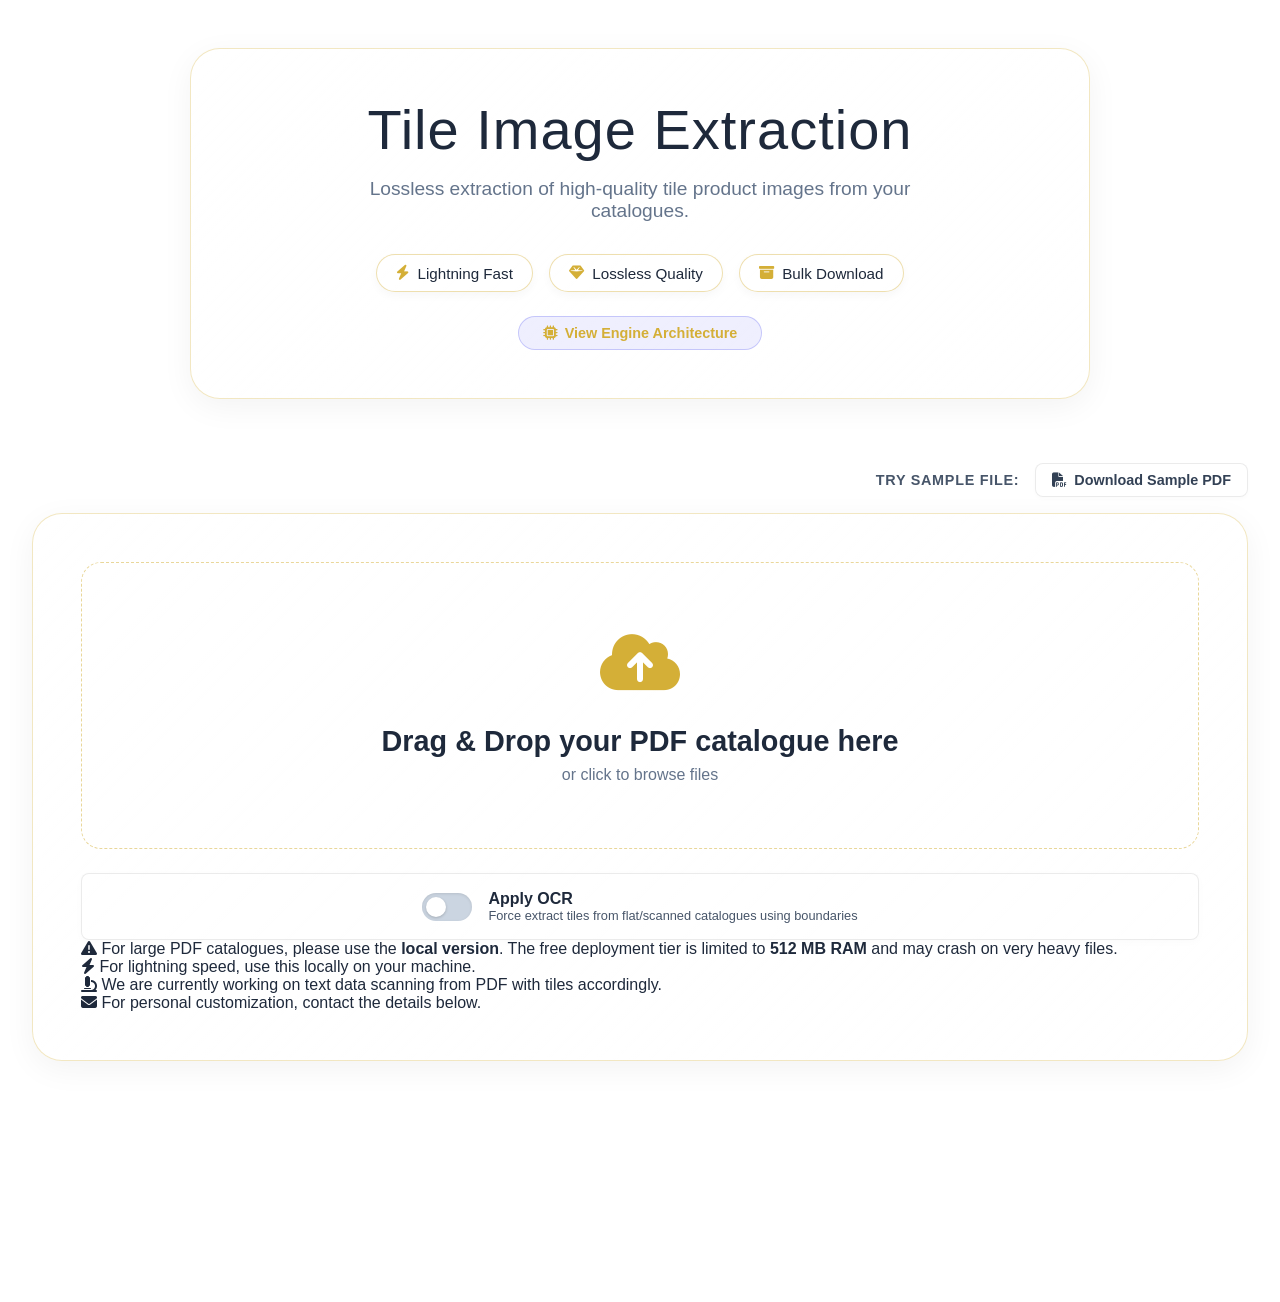
==== commit a6743452: "Update index.html" ====
--- a/static/index.html
+++ b/static/index.html
@@ -3,73 +3,138 @@
 <head>
     <meta charset="UTF-8">
     <meta name="viewport" content="width=device-width, initial-scale=1.0">
-    <title>Professional Tile Image Extractor | Lossless PDF Extraction by Ananta Labs</title>
-    <meta name="description" content="Extract high-resolution, lossless tile images from PDF catalogues instantly. Powered by AI for smart product matching. The ultimate tool for tile manufacturers and retailers by Ananta Labs.">
-    <meta name="keywords" content="Tile Image Extraction, PDF Tile Extractor, Ceramic Tile Catalogue Tool, Lossless Image Extraction, AI Tile Product Recognition, Ananta Labs, Tile Spec Extraction, Batch PDF Image Exporter, Professional Tile Catalog Scanner">
-    <meta name="author" content="Somya Bhalani, Ananta Labs">
-    
-    <!-- Open Graph / Facebook -->
-    <meta property="og:type" content="website">
-    <meta property="og:url" content="https://github.com/somyabhalani/tile-extractor">
-    <meta property="og:title" content="Professional Tile Image Extractor | Ananta Labs">
-    <meta property="og:description" content="Lossless extraction of high-quality tile product images from your catalogues. AI-powered matching and batch processing.">
-    <meta property="og:image" content="https://raw.githubusercontent.com/somyabhalani/tile-extractor/main/static/preview.jpg">
-
-    <!-- Twitter -->
-    <meta property="twitter:card" content="summary_large_image">
-    <meta property="twitter:url" content="https://github.com/somyabhalani/tile-extractor">
-    <meta property="twitter:title" content="Professional Tile Image Extractor | Ananta Labs">
-    <meta property="twitter:description" content="Extract high-resolution, lossless tile images from PDF catalogues instantly.">
-    <meta property="twitter:image" content="https://raw.githubusercontent.com/somyabhalani/tile-extractor/main/static/preview.jpg">
-
-    <link rel="stylesheet" href="style.css?v=3">
+    <title>Tile Image Extraction</title>
+    <link rel="stylesheet" href="style.css?v=7">
     <link rel="stylesheet" href="https://cdnjs.cloudflare.com/ajax/libs/font-awesome/6.4.0/css/all.min.css">
+    <meta name="google-site-verification" content="pb3ZF3HCjqm0YCp6U-Cnw5VekScJBKLnYsOQoP0KdZo" />
     <style>
-        .header-glass { display: flex; flex-direction: column; align-items: center; text-align: center; }
-        .ai-highlight { background: rgba(212, 175, 55, 0.1) !important; border-color: var(--primary) !important; color: #927515 !important; box-shadow: 0 0 15px rgba(212, 175, 55, 0.2); }
-        .site-footer {
-            text-align: center;
-            padding: 2.5rem;
-            margin: 4rem auto 0;
-            max-width: 1000px;
-            width: 95%;
-            background: rgba(255, 255, 255, 0.85);
-            backdrop-filter: blur(20px);
-            border: 1px solid rgba(212, 175, 55, 0.5);
-            border-radius: 30px;
+        /* INLINE STYLES TO BYPASS CACHE */
+        .ocr-toggle-container {
+            display: flex;
+            align-items: center;
+            justify-content: center;
+            margin-top: 1.5rem;
+            padding: 1rem;
+            background: rgba(255, 255, 255, 0.6);
+            border-radius: 8px;
+            border: 1px solid rgba(0, 0, 0, 0.08);
+            gap: 1rem;
+            box-shadow: 0 2px 10px rgba(0,0,0,0.02);
+        }
+        .toggle-switch {
+            position: relative;
+            display: inline-block;
+            width: 50px;
+            height: 28px;
+        }
+        .toggle-switch input { 
+            opacity: 0;
+            width: 0;
+            height: 0;
+        }
+        .slider {
+            position: absolute;
+            cursor: pointer;
+            top: 0; left: 0; right: 0; bottom: 0;
+            background-color: #cbd5e1;
+            transition: .4s;
+            border-radius: 34px;
+            box-shadow: inset 0 1px 3px rgba(0,0,0,0.1);
+        }
+        .slider:before {
+            position: absolute;
+            content: "";
+            height: 20px;
+            width: 20px;
+            left: 4px;
+            bottom: 4px;
+            background-color: white;
+            transition: .4s;
+            border-radius: 50%;
+            box-shadow: 0 1px 3px rgba(0,0,0,0.2);
+        }
+        input:checked + .slider {
+            background-color: #6366f1;
+        }
+        input:checked + .slider:before {
+            transform: translateX(22px);
+        }
+        .toggle-label {
             display: flex;
             flex-direction: column;
-            gap: 1.5rem;
-        }
-        .footer-top {
-            display: flex;
-            justify-content: space-between;
+            text-align: left;
+        }
+        .toggle-title {
+            font-weight: 700;
+            color: #1e293b;
+        }
+        .toggle-desc {
+            font-size: 0.8rem;
+            color: #475569;
+        }
+        .badge-ocr {
+            position: absolute;
+            top: 10px;
+            right: 10px;
+            background: #f97316;
+            color: white;
+            font-size: 0.7rem;
+            font-weight: bold;
+            padding: 3px 8px;
+            border-radius: 12px;
+            z-index: 5;
+            box-shadow: 0 4px 6px rgba(0,0,0,0.3);
+        }
+        
+        /* Sample Files Section (Top Right) Inline Styles */
+        .top-samples {
+            display: flex;
+            justify-content: flex-end;
             align-items: center;
-            border-bottom: 1px solid rgba(212, 175, 55, 0.2);
-            padding-bottom: 1.5rem;
-            flex-wrap: wrap;
             gap: 1rem;
-        }
-        .footer-credit-wrap { display: flex; align-items: flex-start; gap: 0.6rem; text-align: left; }
-        .credit-prefix { font-size: 1.15rem; color: #1e293b; font-weight: 500; margin-top: 0; }
-        .footer-name-stack { display: flex; flex-direction: column; gap: 0.1rem; }
-        .footer-main { font-size: 1.15rem; color: #1e293b; font-weight: 500; margin: 0; }
-        .footer-main strong { color: var(--primary); font-weight: 800; }
-        .footer-sub { font-size: 0.95rem; color: #475569; font-weight: 600; margin: 0; }
-        .footer-links { display: flex; gap: 2rem; }
-        .footer-links a { color: var(--text-color); text-decoration: none; font-weight: 500; display: inline-flex; align-items: center; gap: 0.5rem; }
-        .footer-links a:hover { color: var(--primary); }
-        .footer-bottom { display: flex; justify-content: space-between; align-items: center; flex-wrap: wrap; gap: 1.5rem; }
-        .legal-links { display: flex; gap: 1.5rem; flex-wrap: wrap; }
-        .legal-links a { color: #1e293b; text-decoration: none; font-size: 0.95rem; font-weight: 500; }
-        .legal-links a:hover { color: var(--primary); }
-        .footer-rights { font-size: 1rem; color: #334155; font-weight: 600; margin: 0; }
-        .badge-link { color: #059669 !important; font-weight: 600; }
-        .brand-gold { color: var(--primary); font-weight: 700; }
+            margin-bottom: 1rem;
+            width: 100%;
+        }
+        .top-samples span {
+            font-size: 0.9rem;
+            color: #475569;
+            text-transform: uppercase;
+            letter-spacing: 0.05em;
+            font-weight: 700;
+        }
+        .top-samples-links {
+            display: flex;
+            gap: 0.75rem;
+        }
+        .sample-btn {
+            display: inline-flex;
+            align-items: center;
+            gap: 0.5rem;
+            padding: 0.5rem 1rem;
+            background: rgba(255, 255, 255, 0.6);
+            color: #334155;
+            text-decoration: none;
+            border-radius: 8px;
+            border: 1px solid rgba(0, 0, 0, 0.08);
+            transition: all 0.2s;
+            font-size: 0.9rem;
+            font-weight: 600;
+            box-shadow: 0 2px 4px rgba(0,0,0,0.02);
+        }
+        .sample-btn:hover {
+            background: white;
+            color: #4f46e5;
+            transform: translateY(-2px);
+            box-shadow: 0 4px 10px rgba(0,0,0,0.05);
+        }
         @media (max-width: 768px) {
-            .footer-credit-wrap { justify-content: center; text-align: center; flex-direction: column; align-items: center; }
-            .footer-top, .footer-bottom { flex-direction: column; text-align: center; }
-            .footer-links, .legal-links { justify-content: center; }
+            .top-samples {
+                flex-direction: column;
+                justify-content: center;
+                align-items: center;
+                gap: 0.5rem;
+                margin-bottom: 1.5rem;
+            }
         }
     </style>
 </head>
@@ -84,11 +149,24 @@
                 <span class="benefit-badge"><i class="fa-solid fa-bolt"></i> Lightning Fast</span>
                 <span class="benefit-badge"><i class="fa-solid fa-gem"></i> Lossless Quality</span>
                 <span class="benefit-badge"><i class="fa-solid fa-box-archive"></i> Bulk Download</span>
-                <span class="benefit-badge ai-highlight"><i class="fa-solid fa-brain"></i> AI Metadata</span>
-            </div>
+            </div>
+            
+            <a href="engine.html" style="display: inline-flex; align-items: center; gap: 0.5rem; margin-top: 1.5rem; padding: 0.5rem 1.5rem; border-radius: 20px; background: rgba(99, 102, 241, 0.1); color: var(--primary); text-decoration: none; font-weight: 600; font-size: 0.9rem; border: 1px solid rgba(99, 102, 241, 0.3); transition: all 0.3s;">
+                <i class="fa-solid fa-microchip"></i> View Engine Architecture
+            </a>
         </header>
 
         <main>
+            <!-- Sample Files sitting directly above the card -->
+            <div class="top-samples">
+                <span>Try sample file:</span>
+                <div class="top-samples-links">
+                    <a href="/samples/Durastone-AP.pdf" download class="sample-btn">
+                        <i class="fa-solid fa-file-pdf"></i> Download Sample PDF
+                    </a>
+                </div>
+            </div>
+
             <section id="upload-section" class="glass-panel">
                 <div id="drop-zone" class="drop-zone">
                     <div class="icon-container">
@@ -98,9 +176,22 @@
                     <p>or click to browse files</p>
                     <input type="file" id="file-input" accept="application/pdf" hidden>
                 </div>
+                
+                <div class="ocr-toggle-container">
+                    <label class="toggle-switch">
+                        <input type="checkbox" id="ocr-toggle">
+                        <span class="slider round"></span>
+                    </label>
+                    <div class="toggle-label">
+                        <span class="toggle-title">Apply OCR</span>
+                        <span class="toggle-desc">Force extract tiles from flat/scanned catalogues using boundaries</span>
+                    </div>
+                </div>
+
                 <div class="upload-notes">
                     <p class="note-highlight"><i class="fa-solid fa-triangle-exclamation"></i> For large PDF catalogues, please use the <b>local version</b>. The free deployment tier is limited to <b>512 MB RAM</b> and may crash on very heavy files.</p>
                     <p><i class="fa-solid fa-bolt"></i> For lightning speed, use this locally on your machine.</p>
+                    <p><i class="fa-solid fa-microscope"></i> We are currently working on text data scanning from PDF with tiles accordingly.</p>
                     <p><i class="fa-solid fa-envelope"></i> For personal customization, contact the details below.</p>
                 </div>
             </section>
@@ -135,28 +226,13 @@
         </main>
 
         <footer class="site-footer">
-            <div class="footer-top">
-                <div class="footer-credit-wrap">
-                    <span class="credit-prefix">Developed by</span>
-                    <div class="footer-name-stack">
-                        <p class="footer-main"><strong>Somya Bhalani</strong></p>
-                        <p class="footer-sub">Founder, <span class="brand-gold">Ananta Labs</span></p>
-                    </div>
-                </div>
-                <div class="footer-links">
-                    <a href="https://github.com/somyabhalani/tile-extractor" target="_blank"><i class="fa-brands fa-github"></i> GitHub</a>
-                    <a href="https://mail.google.com/mail/?view=cm&fs=1&to=work.anantalabs@gmail.com" target="_blank"><i class="fa-solid fa-envelope"></i> work.anantalabs@gmail.com</a>
-                </div>
-            </div>
-            <div class="footer-bottom">
-                <div class="legal-links">
-                    <a href="terms.html">Terms & Conditions</a>
-                    <a href="privacy.html">Privacy Policy</a>
-                    <a href="guide.html">How to Use</a>
-                    <a href="guide.html#features">Features</a>
-                </div>
-                <p class="footer-rights">&copy; 2026 <span class="brand-gold">Ananta Labs</span>. All Rights Reserved.</p>
-            </div>
+            <p class="footer-main">Built by Somya Bhalani</p>
+            <div class="footer-links">
+                <a href="https://github.com/somyabhalani" target="_blank"><i class="fa-brands fa-github"></i> GitHub</a>
+                <a href="mailto:somyabhalani@gmail.com"><i class="fa-solid fa-envelope"></i> somyabhalani@gmail.com</a>
+                <a href="tel:+918320408204"><i class="fa-solid fa-phone"></i> 8320408204</a>
+            </div>
+            <p class="footer-rights">&copy; 2026 All Rights Reserved.</p>
         </footer>
     </div>
 
@@ -184,10 +260,6 @@
                         <span class="label">Page</span>
                         <span class="value" id="lb-page">1</span>
                     </div>
-                    <div class="info-item">
-                        <span class="label">File Path</span>
-                        <span class="value" id="lb-filepath" style="word-break: break-all; font-size: 0.8rem; opacity: 0.8;"></span>
-                    </div>
                 </div>
                 <a id="lb-download" href="#" download class="btn-primary">
                     <i class="fa-solid fa-download"></i> Download Full Size
@@ -196,17 +268,6 @@
         </div>
     </div>
 
-    <!-- Page Text Modal -->
-    <div id="text-modal" class="lightbox">
-        <span class="close-btn" id="close-text-modal">&times;</span>
-        <div class="text-modal-container glass-panel">
-            <h2 id="text-modal-title">Page Text Info</h2>
-            <div id="text-modal-scroll-area">
-                <div id="text-modal-content"></div>
-            </div>
-        </div>
-    </div>
-
-    <script src="script.js?v=6"></script>
+    <script src="script.js?v=4"></script>
 </body>
 </html>
